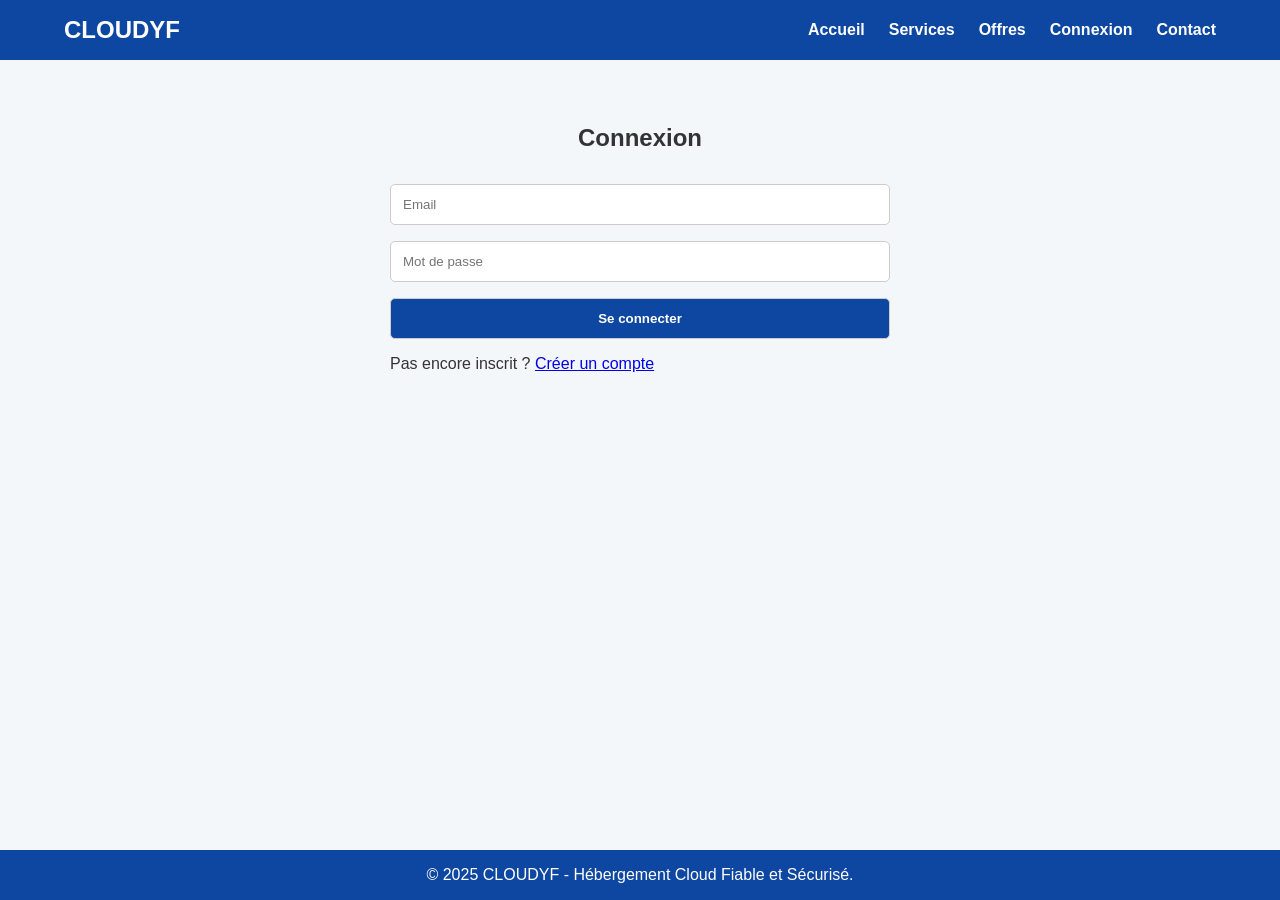
==== connexion.html @ dfaebd7f "Add sites" ====
<!DOCTYPE html>
<html lang="fr">
<head>
  <meta charset="UTF-8">
  <meta name="viewport" content="width=device-width, initial-scale=1.0">
  <title>Connexion - CLOUDYF</title>
  <link rel="stylesheet" href="styles.css">
</head>
<body>
  <header>
    <div class="container">
      <nav>
        <h1>CLOUDYF</h1>
        <ul>
          <li><a href="index.html">Accueil</a></li>
          <li><a href="index.html#services">Services</a></li>
          <li><a href="index.html#offres">Offres</a></li>
          <li><a href="connexion.html">Connexion</a></li>
          <li><a href="contact.html">Contact</a></li>
        </ul>
      </nav>
    </div>
  </header>

  <section id="connexion">
  <div class="container">
    <h2>Connexion</h2>
    <form class="form">
      <input type="email" placeholder="Email">
      <input type="password" placeholder="Mot de passe">
      <button type="submit">Se connecter</button>
      <p>Pas encore inscrit ? <a href="inscription.html">Créer un compte</a></p>
    </form>
  </div>
</section>

  <footer>
    <div class="container">
      <p>&copy; 2025 CLOUDYF - Hébergement Cloud Fiable et Sécurisé.</p>
    </div>
  </footer>
</body>
</html>
---- styles.css ----
:root {
  --bleu: #0d47a1;
  --clair: #f4f7fa;
  --accent: #2196f3;
  --gris: #ccc;
  --ombre: rgba(0, 0, 0, 0.1);
}
* {
  margin: 0;
  padding: 0;
  box-sizing: border-box;
  font-family: 'Segoe UI', sans-serif;
}
html, body {
  height: 100%;
}
body {
  background: var(--clair);
  color: #333;
  display: flex;
  flex-direction: column;
}
main {
  flex: 1;
}
header {
  background: var(--bleu);
  color: white;
  padding: 1rem 0;
}
.container {
  width: 90%;
  max-width: 1200px;
  margin: auto;
}
nav {
  display: flex;
  justify-content: space-between;
  align-items: center;
}
nav ul {
  list-style: none;
  display: flex;
  gap: 1.5rem;
}
nav a {
  color: white;
  text-decoration: none;
  font-weight: bold;
}
.hero {
  background: linear-gradient(135deg, var(--accent), var(--bleu));
  color: white;
  text-align: center;
  padding: 6rem 1rem;
}
.hero h1 {
  font-size: 2.5rem;
  margin-bottom: 1rem;
}
.hero p {
  font-size: 1.2rem;
  margin-bottom: 2rem;
}
.btn {
  background: white;
  color: var(--bleu);
  padding: 0.75rem 1.5rem;
  text-decoration: none;
  border-radius: 5px;
  font-weight: bold;
  display: inline-block;
}
section {
  padding: 4rem 1rem;
}
h2 {
  text-align: center;
  margin-bottom: 2rem;
}
.cards, .offers {
  display: flex;
  flex-wrap: wrap;
  gap: 2rem;
  justify-content: center;
}
.card, .offer {
  background: white;
  padding: 2rem;
  border-radius: 10px;
  box-shadow: 0 2px 8px var(--ombre);
  width: 280px;
  text-align: center;
}
.offer h3 {
  margin-bottom: 1rem;
  color: var(--accent);
}
.card h3 {
  color: var(--bleu);
  margin-bottom: 1rem;
}
.form {
  max-width: 500px;
  margin: auto;
  display: flex;
  flex-direction: column;
  gap: 1rem;
}
input, textarea, button {
  padding: 0.75rem;
  border: 1px solid var(--gris);
  border-radius: 5px;
}
button {
  background: var(--bleu);
  color: white;
  font-weight: bold;
  cursor: pointer;
}
footer {
  background: var(--bleu);
  color: white;
  text-align: center;
  padding: 1rem 0;
  margin-top: auto;
}
@media (max-width: 768px) {
  .cards, .offers {
    flex-direction: column;
    align-items: center;
  }
  nav ul {
    flex-direction: column;
    gap: 0.5rem;
  }
}
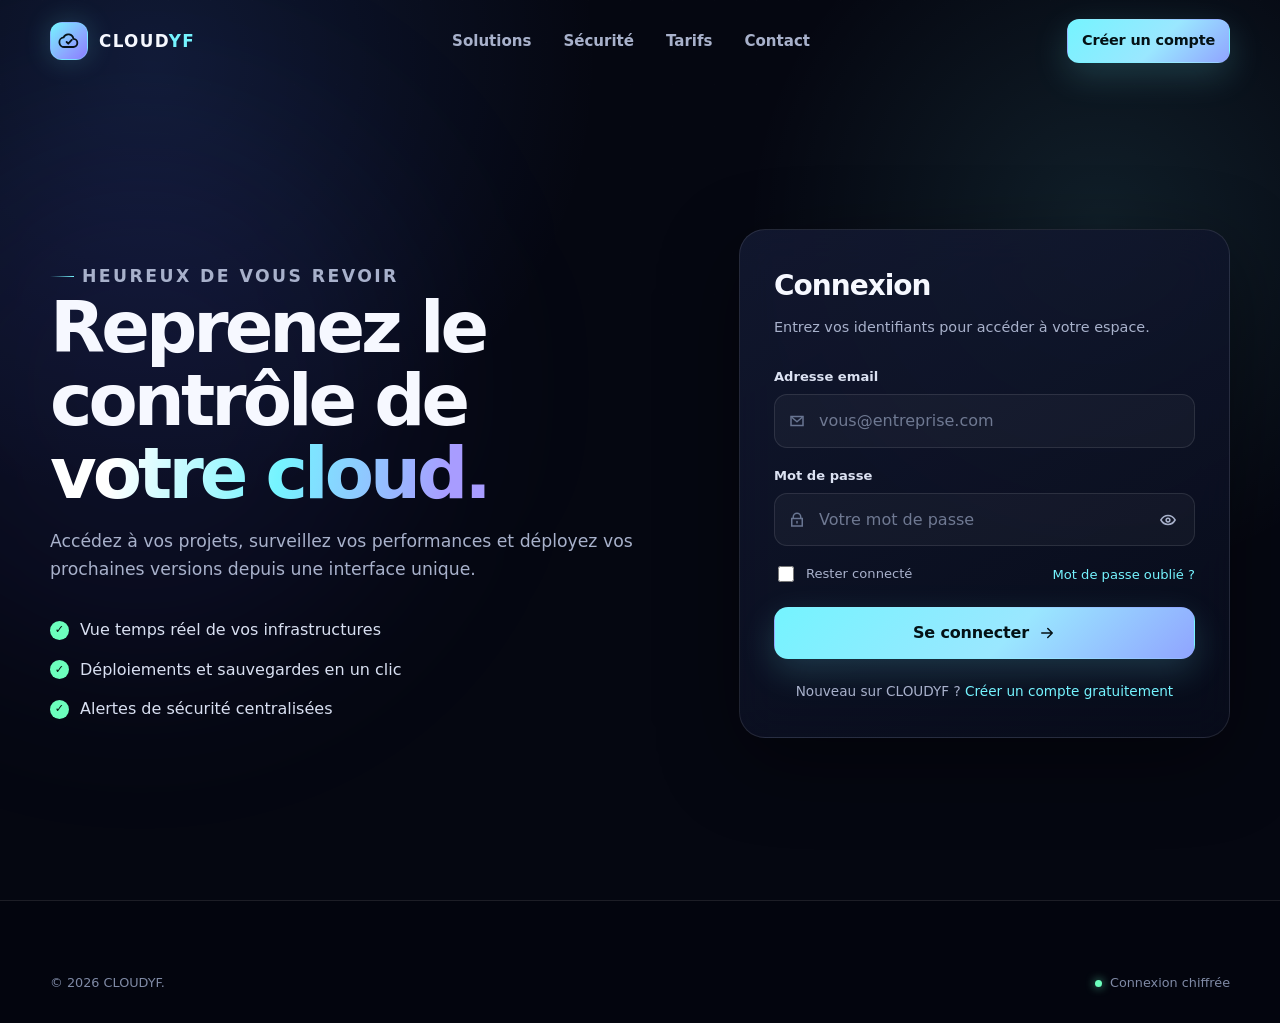
==== commit fd57c6aa: "Refonte site 01" ====
--- a/connexion.html
+++ b/connexion.html
@@ -3,41 +3,58 @@
 <head>
   <meta charset="UTF-8">
   <meta name="viewport" content="width=device-width, initial-scale=1.0">
-  <title>Connexion - CLOUDYF</title>
+  <meta name="description" content="Connectez-vous à votre espace CLOUDYF pour gérer vos infrastructures cloud.">
+  <meta name="theme-color" content="#050711">
+  <title>Connexion — CLOUDYF</title>
   <link rel="stylesheet" href="styles.css">
+  <script src="script.js" defer></script>
 </head>
-<body>
-  <header>
-    <div class="container">
-      <nav>
-        <h1>CLOUDYF</h1>
-        <ul>
-          <li><a href="index.html">Accueil</a></li>
-          <li><a href="index.html#services">Services</a></li>
-          <li><a href="index.html#offres">Offres</a></li>
-          <li><a href="connexion.html">Connexion</a></li>
-          <li><a href="contact.html">Contact</a></li>
-        </ul>
-      </nav>
+<body class="page-shell">
+  <a class="skip-link" href="#contenu">Aller au contenu</a>
+  <header class="site-header is-scrolled">
+    <div class="container navbar">
+      <a class="brand" href="index.html" aria-label="CLOUDYF, accueil"><span class="brand-mark" aria-hidden="true"><svg viewBox="0 0 24 24" fill="none"><path d="M7.4 18.5h9.2a4.4 4.4 0 0 0 .2-8.8A5.6 5.6 0 0 0 6.1 8.1a5.2 5.2 0 0 0 1.3 10.4Z" stroke="currentColor" stroke-width="2"/><path d="m9.4 13.1 1.8 1.8 3.8-4.1" stroke="currentColor" stroke-width="2" stroke-linecap="round" stroke-linejoin="round"/></svg></span><span class="brand-word">CLOUD<span>YF</span></span></a>
+      <button class="menu-toggle" type="button" aria-label="Ouvrir le menu" aria-expanded="false" aria-controls="navigation"><span></span></button>
+      <ul class="nav-links" id="navigation"><li><a href="index.html#services">Solutions</a></li><li><a href="index.html#securite">Sécurité</a></li><li><a href="index.html#offres">Tarifs</a></li><li><a href="contact.html">Contact</a></li></ul>
+      <div class="nav-actions"><a class="btn btn-primary btn-small" href="inscription.html">Créer un compte</a></div>
     </div>
   </header>
 
-  <section id="connexion">
-  <div class="container">
-    <h2>Connexion</h2>
-    <form class="form">
-      <input type="email" placeholder="Email">
-      <input type="password" placeholder="Mot de passe">
-      <button type="submit">Se connecter</button>
-      <p>Pas encore inscrit ? <a href="inscription.html">Créer un compte</a></p>
-    </form>
-  </div>
-</section>
+  <main id="contenu" class="auth-section">
+    <div class="container auth-grid">
+      <div class="auth-copy reveal">
+        <div class="auth-visual"></div>
+        <p class="eyebrow">Heureux de vous revoir</p>
+        <h1>Reprenez le contrôle de <span class="gradient-text">votre cloud.</span></h1>
+        <p>Accédez à vos projets, surveillez vos performances et déployez vos prochaines versions depuis une interface unique.</p>
+        <ul class="auth-points">
+          <li><span class="check-dot">✓</span>Vue temps réel de vos infrastructures</li>
+          <li><span class="check-dot">✓</span>Déploiements et sauvegardes en un clic</li>
+          <li><span class="check-dot">✓</span>Alertes de sécurité centralisées</li>
+        </ul>
+      </div>
 
-  <footer>
-    <div class="container">
-      <p>&copy; 2025 CLOUDYF - Hébergement Cloud Fiable et Sécurisé.</p>
+      <section class="form-card reveal" aria-labelledby="login-title">
+        <div class="form-card-header"><h2 id="login-title">Connexion</h2><p>Entrez vos identifiants pour accéder à votre espace.</p></div>
+        <form data-demo-form="login">
+          <div class="form-group">
+            <label for="email">Adresse email</label>
+            <div class="input-wrap"><svg viewBox="0 0 24 24" fill="none" aria-hidden="true"><path d="M4 6h16v12H4z" stroke="currentColor" stroke-width="2"/><path d="m5 7 7 6 7-6" stroke="currentColor" stroke-width="2" stroke-linejoin="round"/></svg><input id="email" name="email" type="email" placeholder="vous@entreprise.com" autocomplete="email" required></div>
+          </div>
+          <div class="form-group">
+            <label for="password">Mot de passe</label>
+            <div class="input-wrap"><svg viewBox="0 0 24 24" fill="none" aria-hidden="true"><path d="M7 10V8a5 5 0 0 1 10 0v2M5 10h14v10H5z" stroke="currentColor" stroke-width="2"/><path d="M12 14v2" stroke="currentColor" stroke-width="2" stroke-linecap="round"/></svg><input id="password" name="password" type="password" placeholder="Votre mot de passe" autocomplete="current-password" required><button class="password-toggle" type="button" aria-label="Afficher le mot de passe" aria-pressed="false"><svg viewBox="0 0 24 24" fill="none" aria-hidden="true"><path d="M2.5 12s3.5-6 9.5-6 9.5 6 9.5 6-3.5 6-9.5 6-9.5-6-9.5-6Z" stroke="currentColor" stroke-width="2"/><circle cx="12" cy="12" r="2.5" stroke="currentColor" stroke-width="2"/></svg></button></div>
+          </div>
+          <div class="form-meta"><label class="checkbox"><input type="checkbox" name="remember"><span>Rester connecté</span></label><a href="contact.html">Mot de passe oublié ?</a></div>
+          <button class="btn btn-primary" type="submit">Se connecter <svg viewBox="0 0 24 24" fill="none" aria-hidden="true"><path d="M5 12h14M13 6l6 6-6 6" stroke="currentColor" stroke-width="2" stroke-linecap="round" stroke-linejoin="round"/></svg></button>
+          <p class="form-status" role="status">Formulaire validé. La connexion nécessite maintenant un back-end.</p>
+        </form>
+        <p class="form-footer">Nouveau sur CLOUDYF ? <a href="inscription.html">Créer un compte gratuitement</a></p>
+      </section>
     </div>
-  </footer>
+  </main>
+
+  <footer class="site-footer"><div class="container footer-bottom" style="margin-top:0;padding-top:0;border-top:0"><span>© <span data-year></span> CLOUDYF.</span><span class="footer-status">Connexion chiffrée</span></div></footer>
+  <div class="toast" role="status" aria-live="polite"><span class="toast-icon">✓</span><div><strong data-toast-title></strong><p data-toast-message></p></div><button type="button" aria-label="Fermer">×</button></div>
 </body>
 </html>
--- a/styles.css
+++ b/styles.css
@@ -1,137 +1,1713 @@
 :root {
-  --bleu: #0d47a1;
-  --clair: #f4f7fa;
-  --accent: #2196f3;
-  --gris: #ccc;
-  --ombre: rgba(0, 0, 0, 0.1);
-}
+  --bg: #050711;
+  --bg-soft: #090d1d;
+  --surface: rgba(15, 20, 42, 0.72);
+  --surface-strong: #11162d;
+  --surface-light: rgba(255, 255, 255, 0.055);
+  --border: rgba(255, 255, 255, 0.1);
+  --border-strong: rgba(126, 249, 255, 0.28);
+  --text: #f6f8ff;
+  --muted: #a8b1cb;
+  --primary: #75f4ff;
+  --primary-strong: #33d8e8;
+  --secondary: #8b7cff;
+  --accent: #6cffbd;
+  --danger: #ff668f;
+  --warning: #ffd36c;
+  --shadow: 0 24px 80px rgba(0, 0, 0, 0.42);
+  --shadow-soft: 0 14px 45px rgba(0, 0, 0, 0.25);
+  --radius-sm: 12px;
+  --radius: 20px;
+  --radius-lg: 30px;
+  --container: 1180px;
+  --header-height: 82px;
+  --transition: 220ms ease;
+}
+
 * {
+  box-sizing: border-box;
+}
+
+html {
+  scroll-behavior: smooth;
+  scroll-padding-top: calc(var(--header-height) + 18px);
+}
+
+body {
+  margin: 0;
+  min-height: 100vh;
+  color: var(--text);
+  background:
+    radial-gradient(circle at 12% 6%, rgba(79, 132, 255, 0.15), transparent 30%),
+    radial-gradient(circle at 86% 22%, rgba(117, 244, 255, 0.1), transparent 26%),
+    var(--bg);
+  font-family: Inter, ui-sans-serif, system-ui, -apple-system, BlinkMacSystemFont, "Segoe UI", sans-serif;
+  line-height: 1.6;
+  overflow-x: hidden;
+}
+
+body::before {
+  content: "";
+  position: fixed;
+  inset: 0;
+  z-index: -3;
+  opacity: 0.35;
+  pointer-events: none;
+  background-image:
+    linear-gradient(rgba(255,255,255,0.018) 1px, transparent 1px),
+    linear-gradient(90deg, rgba(255,255,255,0.018) 1px, transparent 1px);
+  background-size: 42px 42px;
+  mask-image: linear-gradient(to bottom, black, transparent 80%);
+}
+
+::selection {
+  color: #041014;
+  background: var(--primary);
+}
+
+img, svg {
+  display: block;
+  max-width: 100%;
+}
+
+a {
+  color: inherit;
+  text-decoration: none;
+}
+
+button, input, textarea, select {
+  font: inherit;
+}
+
+button, a {
+  -webkit-tap-highlight-color: transparent;
+}
+
+button {
+  color: inherit;
+}
+
+:focus-visible {
+  outline: 3px solid rgba(117, 244, 255, 0.65);
+  outline-offset: 3px;
+}
+
+.container {
+  width: min(calc(100% - 40px), var(--container));
+  margin-inline: auto;
+}
+
+.skip-link {
+  position: fixed;
+  top: 12px;
+  left: 12px;
+  z-index: 999;
+  padding: 10px 14px;
+  border-radius: 10px;
+  color: #061015;
+  background: var(--primary);
+  transform: translateY(-160%);
+  transition: transform var(--transition);
+}
+
+.skip-link:focus {
+  transform: translateY(0);
+}
+
+.site-header {
+  position: fixed;
+  inset: 0 0 auto;
+  z-index: 100;
+  height: var(--header-height);
+  border-bottom: 1px solid transparent;
+  transition: background var(--transition), border-color var(--transition), box-shadow var(--transition);
+}
+
+.site-header.is-scrolled {
+  background: rgba(5, 7, 17, 0.82);
+  border-color: var(--border);
+  box-shadow: 0 12px 50px rgba(0, 0, 0, 0.25);
+  backdrop-filter: blur(18px);
+}
+
+.navbar {
+  height: var(--header-height);
+  display: flex;
+  align-items: center;
+  justify-content: space-between;
+  gap: 30px;
+}
+
+.brand {
+  position: relative;
+  z-index: 102;
+  display: inline-flex;
+  align-items: center;
+  gap: 11px;
+  font-size: 1.05rem;
+  font-weight: 850;
+  letter-spacing: 0.08em;
+}
+
+.brand-mark {
+  width: 38px;
+  aspect-ratio: 1;
+  display: grid;
+  place-items: center;
+  border: 1px solid rgba(117, 244, 255, 0.3);
+  border-radius: 12px;
+  color: #061219;
+  background: linear-gradient(135deg, var(--primary), #8ca6ff 62%, var(--secondary));
+  box-shadow: 0 0 28px rgba(117, 244, 255, 0.2);
+}
+
+.brand-mark svg {
+  width: 22px;
+}
+
+.brand-word span {
+  color: var(--primary);
+}
+
+.nav-links {
+  display: flex;
+  align-items: center;
+  gap: 4px;
   margin: 0;
   padding: 0;
-  box-sizing: border-box;
-  font-family: 'Segoe UI', sans-serif;
-}
-html, body {
+  list-style: none;
+}
+
+.nav-links a {
+  display: inline-flex;
+  align-items: center;
+  min-height: 44px;
+  padding: 10px 14px;
+  border-radius: 12px;
+  color: var(--muted);
+  font-size: 0.94rem;
+  font-weight: 650;
+  transition: color var(--transition), background var(--transition);
+}
+
+.nav-links a:hover,
+.nav-links a[aria-current="page"] {
+  color: var(--text);
+  background: rgba(255, 255, 255, 0.055);
+}
+
+.nav-actions {
+  display: flex;
+  align-items: center;
+  gap: 10px;
+}
+
+.menu-toggle {
+  position: relative;
+  z-index: 102;
+  width: 46px;
+  height: 46px;
+  display: none;
+  place-items: center;
+  border: 1px solid var(--border);
+  border-radius: 13px;
+  background: rgba(255,255,255,0.04);
+  cursor: pointer;
+}
+
+.menu-toggle span,
+.menu-toggle::before,
+.menu-toggle::after {
+  content: "";
+  position: absolute;
+  width: 20px;
+  height: 2px;
+  border-radius: 999px;
+  background: var(--text);
+  transition: transform var(--transition), opacity var(--transition);
+}
+
+.menu-toggle::before { transform: translateY(-6px); }
+.menu-toggle::after { transform: translateY(6px); }
+.menu-toggle.is-active span { opacity: 0; }
+.menu-toggle.is-active::before { transform: rotate(45deg); }
+.menu-toggle.is-active::after { transform: rotate(-45deg); }
+
+.btn {
+  display: inline-flex;
+  align-items: center;
+  justify-content: center;
+  gap: 9px;
+  min-height: 48px;
+  padding: 12px 19px;
+  border: 1px solid transparent;
+  border-radius: 14px;
+  font-weight: 780;
+  letter-spacing: -0.01em;
+  cursor: pointer;
+  transition: transform var(--transition), box-shadow var(--transition), border-color var(--transition), background var(--transition), color var(--transition);
+}
+
+.btn:hover {
+  transform: translateY(-2px);
+}
+
+.btn-primary {
+  color: #041115;
+  background: linear-gradient(135deg, var(--primary), #9ae7ff 56%, #90a4ff);
+  box-shadow: 0 12px 35px rgba(117, 244, 255, 0.18);
+}
+
+.btn-primary:hover {
+  box-shadow: 0 16px 42px rgba(117, 244, 255, 0.28);
+}
+
+.btn-secondary {
+  color: var(--text);
+  border-color: var(--border);
+  background: rgba(255, 255, 255, 0.045);
+}
+
+.btn-secondary:hover {
+  border-color: rgba(117, 244, 255, 0.35);
+  background: rgba(117, 244, 255, 0.07);
+}
+
+.btn-small {
+  min-height: 42px;
+  padding: 9px 14px;
+  border-radius: 12px;
+  font-size: 0.9rem;
+}
+
+.btn svg {
+  width: 18px;
+  height: 18px;
+}
+
+.text-link {
+  display: inline-flex;
+  align-items: center;
+  gap: 7px;
+  color: var(--primary);
+  font-weight: 750;
+}
+
+.text-link:hover {
+  text-decoration: underline;
+  text-underline-offset: 4px;
+}
+
+.eyebrow {
+  display: inline-flex;
+  align-items: center;
+  gap: 8px;
+  margin: 0 0 18px;
+  color: var(--primary);
+  font-size: 0.78rem;
+  font-weight: 850;
+  letter-spacing: 0.14em;
+  text-transform: uppercase;
+}
+
+.eyebrow::before {
+  content: "";
+  width: 24px;
+  height: 1px;
+  background: linear-gradient(90deg, transparent, var(--primary));
+}
+
+.section {
+  position: relative;
+  padding: 110px 0;
+}
+
+.section-soft {
+  border-block: 1px solid rgba(255,255,255,0.05);
+  background: rgba(255,255,255,0.018);
+}
+
+.section-heading {
+  max-width: 720px;
+  margin-bottom: 50px;
+}
+
+.section-heading.center {
+  margin-inline: auto;
+  text-align: center;
+}
+
+.section-heading.center .eyebrow::after {
+  content: "";
+  width: 24px;
+  height: 1px;
+  background: linear-gradient(90deg, var(--primary), transparent);
+}
+
+.section-heading h2,
+.page-intro h1,
+.auth-copy h1 {
+  margin: 0;
+  font-size: clamp(2.25rem, 5vw, 4.5rem);
+  line-height: 1.02;
+  letter-spacing: -0.055em;
+}
+
+.section-heading h2 {
+  font-size: clamp(2rem, 4vw, 3.35rem);
+}
+
+.section-heading p,
+.page-intro > p,
+.auth-copy > p {
+  margin: 18px 0 0;
+  color: var(--muted);
+  font-size: 1.08rem;
+}
+
+.gradient-text {
+  color: transparent;
+  background: linear-gradient(100deg, #ffffff 15%, var(--primary) 52%, #a89cff 90%);
+  -webkit-background-clip: text;
+  background-clip: text;
+}
+
+.hero {
+  position: relative;
+  min-height: 820px;
+  padding: calc(var(--header-height) + 95px) 0 100px;
+  display: grid;
+  align-items: center;
+  overflow: hidden;
+}
+
+.hero::before,
+.hero::after {
+  content: "";
+  position: absolute;
+  border-radius: 50%;
+  filter: blur(2px);
+  pointer-events: none;
+}
+
+.hero::before {
+  width: 580px;
+  height: 580px;
+  right: -260px;
+  top: 80px;
+  border: 1px solid rgba(117, 244, 255, 0.12);
+  box-shadow: inset 0 0 130px rgba(117, 244, 255, 0.06), 0 0 130px rgba(139, 124, 255, 0.05);
+}
+
+.hero::after {
+  width: 330px;
+  height: 330px;
+  left: -200px;
+  bottom: 0;
+  background: rgba(78, 96, 255, 0.08);
+  filter: blur(100px);
+}
+
+.hero-grid {
+  position: relative;
+  z-index: 2;
+  display: grid;
+  grid-template-columns: minmax(0, 1.02fr) minmax(430px, 0.98fr);
+  gap: 70px;
+  align-items: center;
+}
+
+.hero-copy h1 {
+  max-width: 760px;
+  margin: 0;
+  font-size: clamp(3.4rem, 7vw, 6.6rem);
+  line-height: 0.94;
+  letter-spacing: -0.07em;
+}
+
+.hero-copy > p {
+  max-width: 650px;
+  margin: 27px 0 0;
+  color: var(--muted);
+  font-size: clamp(1.05rem, 1.6vw, 1.25rem);
+}
+
+.hero-actions {
+  display: flex;
+  flex-wrap: wrap;
+  gap: 12px;
+  margin-top: 34px;
+}
+
+.hero-proof {
+  display: flex;
+  flex-wrap: wrap;
+  gap: 20px 28px;
+  margin: 34px 0 0;
+  padding: 0;
+  list-style: none;
+  color: #cbd3e9;
+  font-size: 0.9rem;
+  font-weight: 650;
+}
+
+.hero-proof li {
+  display: flex;
+  align-items: center;
+  gap: 8px;
+}
+
+.check-dot {
+  width: 19px;
+  height: 19px;
+  display: grid;
+  place-items: center;
+  flex: 0 0 19px;
+  border-radius: 50%;
+  color: #06130f;
+  background: var(--accent);
+  font-size: 0.7rem;
+  font-weight: 900;
+}
+
+.cloud-console {
+  position: relative;
+  min-height: 540px;
+}
+
+.console-glow {
+  position: absolute;
+  inset: 15% 8%;
+  border-radius: 50%;
+  background: linear-gradient(120deg, rgba(117, 244, 255, 0.2), rgba(139, 124, 255, 0.18));
+  filter: blur(80px);
+}
+
+.console-card {
+  position: absolute;
+  inset: 36px 0 40px 34px;
+  padding: 20px;
+  border: 1px solid rgba(255, 255, 255, 0.12);
+  border-radius: 28px;
+  background: linear-gradient(145deg, rgba(19, 27, 58, 0.9), rgba(8, 12, 29, 0.92));
+  box-shadow: var(--shadow), inset 0 1px 0 rgba(255,255,255,0.08);
+  backdrop-filter: blur(22px);
+  transform: perspective(1100px) rotateY(-5deg) rotateX(2deg);
+  transform-origin: center;
+}
+
+.console-top {
+  display: flex;
+  align-items: center;
+  justify-content: space-between;
+  padding: 5px 4px 18px;
+}
+
+.window-dots {
+  display: flex;
+  gap: 7px;
+}
+
+.window-dots i {
+  width: 8px;
+  height: 8px;
+  border-radius: 50%;
+  background: rgba(255,255,255,0.2);
+}
+
+.live-badge,
+.status-pill {
+  display: inline-flex;
+  align-items: center;
+  gap: 7px;
+  padding: 7px 10px;
+  border: 1px solid rgba(108, 255, 189, 0.18);
+  border-radius: 999px;
+  color: #adffd9;
+  background: rgba(108, 255, 189, 0.07);
+  font-size: 0.74rem;
+  font-weight: 800;
+}
+
+.live-badge::before,
+.status-pill::before {
+  content: "";
+  width: 7px;
+  height: 7px;
+  border-radius: 50%;
+  background: var(--accent);
+  box-shadow: 0 0 12px var(--accent);
+}
+
+.console-screen {
+  min-height: 405px;
+  padding: 24px;
+  border: 1px solid rgba(255,255,255,0.07);
+  border-radius: 20px;
+  background: rgba(3, 6, 17, 0.78);
+}
+
+.console-heading {
+  display: flex;
+  align-items: flex-start;
+  justify-content: space-between;
+  gap: 20px;
+}
+
+.console-heading small {
+  color: var(--muted);
+}
+
+.console-heading strong {
+  display: block;
+  margin-top: 3px;
+  font-size: 1.35rem;
+}
+
+.metric-row {
+  display: grid;
+  grid-template-columns: repeat(3, 1fr);
+  gap: 10px;
+  margin-top: 24px;
+}
+
+.metric {
+  padding: 14px;
+  border: 1px solid var(--border);
+  border-radius: 14px;
+  background: rgba(255,255,255,0.035);
+}
+
+.metric span {
+  display: block;
+  color: var(--muted);
+  font-size: 0.73rem;
+}
+
+.metric strong {
+  display: block;
+  margin-top: 4px;
+  font-size: 1.15rem;
+}
+
+.chart {
+  position: relative;
+  height: 128px;
+  margin-top: 25px;
+  overflow: hidden;
+  border-radius: 14px;
+  background:
+    linear-gradient(rgba(255,255,255,0.045) 1px, transparent 1px),
+    linear-gradient(90deg, rgba(255,255,255,0.045) 1px, transparent 1px);
+  background-size: 100% 32px, 42px 100%;
+}
+
+.chart svg {
+  position: absolute;
+  inset: 0;
+  width: 100%;
   height: 100%;
 }
-body {
-  background: var(--clair);
-  color: #333;
+
+.server-list {
+  display: grid;
+  gap: 10px;
+  margin-top: 20px;
+}
+
+.server-item {
+  display: grid;
+  grid-template-columns: auto 1fr auto;
+  gap: 10px;
+  align-items: center;
+  padding: 10px 12px;
+  border-radius: 12px;
+  background: rgba(255,255,255,0.035);
+}
+
+.server-icon {
+  width: 30px;
+  height: 30px;
+  display: grid;
+  place-items: center;
+  border-radius: 9px;
+  color: var(--primary);
+  background: rgba(117, 244, 255, 0.08);
+}
+
+.server-item strong {
+  display: block;
+  font-size: 0.82rem;
+}
+
+.server-item small {
+  display: block;
+  color: var(--muted);
+  font-size: 0.7rem;
+}
+
+.float-card {
+  position: absolute;
+  z-index: 3;
+  display: flex;
+  align-items: center;
+  gap: 12px;
+  padding: 14px 16px;
+  border: 1px solid var(--border);
+  border-radius: 16px;
+  background: rgba(10, 14, 31, 0.86);
+  box-shadow: var(--shadow-soft);
+  backdrop-filter: blur(18px);
+  animation: float 6s ease-in-out infinite;
+}
+
+.float-card strong,
+.float-card span {
+  display: block;
+}
+
+.float-card span {
+  color: var(--muted);
+  font-size: 0.76rem;
+}
+
+.float-card.one {
+  top: 0;
+  right: -28px;
+}
+
+.float-card.two {
+  bottom: 0;
+  left: -12px;
+  animation-delay: -2.5s;
+}
+
+.float-icon {
+  width: 42px;
+  height: 42px;
+  display: grid;
+  place-items: center;
+  border-radius: 12px;
+  color: var(--primary);
+  background: linear-gradient(135deg, rgba(117, 244, 255, 0.13), rgba(139, 124, 255, 0.14));
+}
+
+@keyframes float {
+  0%, 100% { transform: translateY(0); }
+  50% { transform: translateY(-12px); }
+}
+
+.trust-strip {
+  position: relative;
+  z-index: 4;
+  padding: 22px 0;
+  border-block: 1px solid var(--border);
+  background: rgba(255,255,255,0.018);
+}
+
+.trust-grid {
+  display: grid;
+  grid-template-columns: auto 1fr;
+  gap: 30px;
+  align-items: center;
+}
+
+.trust-grid > span {
+  color: var(--muted);
+  font-size: 0.82rem;
+  font-weight: 700;
+  white-space: nowrap;
+}
+
+.logo-row {
+  display: flex;
+  align-items: center;
+  justify-content: space-around;
+  gap: 24px;
+  color: #8993ad;
+  font-weight: 850;
+  letter-spacing: 0.04em;
+  opacity: 0.82;
+}
+
+.stats-grid {
+  display: grid;
+  grid-template-columns: repeat(4, 1fr);
+  gap: 14px;
+}
+
+.stat-card {
+  padding: 25px;
+  border: 1px solid var(--border);
+  border-radius: var(--radius);
+  background: var(--surface-light);
+}
+
+.stat-card strong {
+  display: block;
+  color: var(--text);
+  font-size: clamp(1.7rem, 3vw, 2.5rem);
+  letter-spacing: -0.04em;
+}
+
+.stat-card span {
+  color: var(--muted);
+  font-size: 0.9rem;
+}
+
+.cards-grid {
+  display: grid;
+  grid-template-columns: repeat(3, 1fr);
+  gap: 18px;
+}
+
+.feature-card {
+  position: relative;
+  min-height: 280px;
+  padding: 28px;
+  overflow: hidden;
+  border: 1px solid var(--border);
+  border-radius: var(--radius);
+  background: linear-gradient(145deg, rgba(255,255,255,0.055), rgba(255,255,255,0.02));
+  transition: transform var(--transition), border-color var(--transition), background var(--transition);
+}
+
+.feature-card::after {
+  content: "";
+  position: absolute;
+  width: 180px;
+  height: 180px;
+  right: -90px;
+  bottom: -90px;
+  border-radius: 50%;
+  background: rgba(117, 244, 255, 0.055);
+  filter: blur(5px);
+}
+
+.feature-card:hover {
+  transform: translateY(-6px);
+  border-color: var(--border-strong);
+  background: linear-gradient(145deg, rgba(117,244,255,0.07), rgba(139,124,255,0.045));
+}
+
+.feature-icon,
+.contact-icon {
+  width: 52px;
+  height: 52px;
+  display: grid;
+  place-items: center;
+  border: 1px solid rgba(117, 244, 255, 0.16);
+  border-radius: 15px;
+  color: var(--primary);
+  background: rgba(117, 244, 255, 0.075);
+}
+
+.feature-icon svg,
+.contact-icon svg {
+  width: 24px;
+  height: 24px;
+}
+
+.feature-card h3 {
+  margin: 24px 0 10px;
+  font-size: 1.24rem;
+}
+
+.feature-card p {
+  margin: 0;
+  color: var(--muted);
+}
+
+.feature-tag {
+  display: inline-block;
+  margin-top: 20px;
+  color: #c5fff2;
+  font-size: 0.78rem;
+  font-weight: 800;
+}
+
+.split-grid {
+  display: grid;
+  grid-template-columns: 0.95fr 1.05fr;
+  gap: 80px;
+  align-items: center;
+}
+
+.security-visual {
+  position: relative;
+  min-height: 510px;
+  display: grid;
+  place-items: center;
+}
+
+.security-orbit {
+  position: absolute;
+  border: 1px dashed rgba(117, 244, 255, 0.18);
+  border-radius: 50%;
+  animation: spin 24s linear infinite;
+}
+
+.security-orbit.o1 { width: 410px; height: 410px; }
+.security-orbit.o2 { width: 300px; height: 300px; animation-direction: reverse; animation-duration: 18s; }
+.security-orbit.o3 { width: 190px; height: 190px; animation-duration: 14s; }
+
+.security-orbit span {
+  position: absolute;
+  top: 50%;
+  left: -7px;
+  width: 14px;
+  height: 14px;
+  border-radius: 50%;
+  background: var(--primary);
+  box-shadow: 0 0 18px var(--primary);
+}
+
+.security-core {
+  position: relative;
+  z-index: 2;
+  width: 148px;
+  height: 148px;
+  display: grid;
+  place-items: center;
+  border: 1px solid rgba(117,244,255,0.34);
+  border-radius: 50%;
+  color: var(--primary);
+  background: radial-gradient(circle, rgba(117,244,255,0.16), rgba(139,124,255,0.08) 55%, rgba(5,7,17,0.85));
+  box-shadow: 0 0 70px rgba(117,244,255,0.17), inset 0 0 35px rgba(117,244,255,0.12);
+}
+
+.security-core svg { width: 58px; }
+
+@keyframes spin { to { transform: rotate(360deg); } }
+
+.benefit-list {
+  display: grid;
+  gap: 16px;
+  margin: 32px 0 0;
+  padding: 0;
+  list-style: none;
+}
+
+.benefit-list li {
+  display: grid;
+  grid-template-columns: auto 1fr;
+  gap: 13px;
+  align-items: flex-start;
+}
+
+.benefit-list strong {
+  display: block;
+  margin-bottom: 2px;
+}
+
+.benefit-list span {
+  color: var(--muted);
+  font-size: 0.92rem;
+}
+
+.pricing-toolbar {
+  display: flex;
+  align-items: center;
+  justify-content: center;
+  gap: 12px;
+  margin: -20px 0 44px;
+}
+
+.pricing-toolbar > span {
+  color: var(--muted);
+  font-size: 0.9rem;
+  font-weight: 700;
+}
+
+.save-badge {
+  padding: 4px 8px;
+  border-radius: 999px;
+  color: #bcffde !important;
+  background: rgba(108,255,189,0.09);
+  font-size: 0.73rem !important;
+}
+
+.switch {
+  position: relative;
+  width: 58px;
+  height: 30px;
+  padding: 3px;
+  border: 1px solid var(--border);
+  border-radius: 999px;
+  background: rgba(255,255,255,0.07);
+  cursor: pointer;
+}
+
+.switch::after {
+  content: "";
+  position: absolute;
+  top: 4px;
+  left: 4px;
+  width: 20px;
+  height: 20px;
+  border-radius: 50%;
+  background: var(--primary);
+  box-shadow: 0 0 18px rgba(117,244,255,0.35);
+  transition: transform var(--transition);
+}
+
+.switch[aria-checked="true"]::after {
+  transform: translateX(28px);
+}
+
+.pricing-grid {
+  display: grid;
+  grid-template-columns: repeat(3, 1fr);
+  gap: 18px;
+  align-items: stretch;
+}
+
+.price-card {
+  position: relative;
   display: flex;
   flex-direction: column;
-}
-main {
+  padding: 30px;
+  border: 1px solid var(--border);
+  border-radius: 24px;
+  background: rgba(255,255,255,0.035);
+  transition: transform var(--transition), border-color var(--transition);
+}
+
+.price-card:hover { transform: translateY(-5px); }
+
+.price-card.featured {
+  border-color: rgba(117,244,255,0.42);
+  background: linear-gradient(160deg, rgba(117,244,255,0.105), rgba(139,124,255,0.065) 54%, rgba(255,255,255,0.03));
+  box-shadow: 0 22px 65px rgba(0,0,0,0.3), inset 0 1px 0 rgba(255,255,255,0.1);
+}
+
+.popular-badge {
+  position: absolute;
+  top: 18px;
+  right: 18px;
+  padding: 6px 9px;
+  border-radius: 999px;
+  color: #041115;
+  background: var(--primary);
+  font-size: 0.7rem;
+  font-weight: 900;
+  text-transform: uppercase;
+  letter-spacing: 0.07em;
+}
+
+.price-card h3 {
+  margin: 0;
+  font-size: 1.35rem;
+}
+
+.price-card > p {
+  min-height: 48px;
+  margin: 9px 0 0;
+  color: var(--muted);
+  font-size: 0.9rem;
+}
+
+.price {
+  display: flex;
+  align-items: flex-end;
+  gap: 4px;
+  margin: 26px 0 20px;
+}
+
+.price strong {
+  font-size: 3rem;
+  line-height: 1;
+  letter-spacing: -0.06em;
+}
+
+.price span {
+  color: var(--muted);
+  font-size: 0.88rem;
+}
+
+.price-features {
+  display: grid;
+  gap: 12px;
+  margin: 5px 0 28px;
+  padding: 0;
+  list-style: none;
+}
+
+.price-features li {
+  display: flex;
+  align-items: flex-start;
+  gap: 10px;
+  color: #d9dff0;
+  font-size: 0.9rem;
+}
+
+.price-card .btn {
+  width: 100%;
+  margin-top: auto;
+}
+
+.testimonials-grid {
+  display: grid;
+  grid-template-columns: 1.15fr 0.85fr;
+  gap: 18px;
+}
+
+.quote-card {
+  padding: 34px;
+  border: 1px solid var(--border);
+  border-radius: 24px;
+  background: linear-gradient(145deg, rgba(255,255,255,0.055), rgba(255,255,255,0.02));
+}
+
+.quote-mark {
+  color: var(--primary);
+  font-size: 3.4rem;
+  line-height: 0.8;
+}
+
+.quote-card blockquote {
+  margin: 22px 0 30px;
+  font-size: clamp(1.2rem, 2.4vw, 1.75rem);
+  line-height: 1.45;
+  letter-spacing: -0.025em;
+}
+
+.person {
+  display: flex;
+  align-items: center;
+  gap: 12px;
+}
+
+.avatar {
+  width: 44px;
+  height: 44px;
+  display: grid;
+  place-items: center;
+  border-radius: 50%;
+  color: #071015;
+  background: linear-gradient(135deg, var(--primary), var(--secondary));
+  font-weight: 900;
+}
+
+.person strong,
+.person span { display: block; }
+.person span { color: var(--muted); font-size: 0.82rem; }
+
+.mini-quotes {
+  display: grid;
+  gap: 18px;
+}
+
+.mini-quote {
+  padding: 24px;
+  border: 1px solid var(--border);
+  border-radius: 20px;
+  background: rgba(255,255,255,0.03);
+}
+
+.mini-quote p {
+  margin: 0 0 18px;
+  color: #dce2f2;
+}
+
+.faq-list {
+  max-width: 850px;
+  margin: 0 auto;
+  border-top: 1px solid var(--border);
+}
+
+.faq-item {
+  border-bottom: 1px solid var(--border);
+}
+
+.faq-question {
+  width: 100%;
+  display: flex;
+  align-items: center;
+  justify-content: space-between;
+  gap: 20px;
+  padding: 24px 4px;
+  border: 0;
+  color: var(--text);
+  background: none;
+  text-align: left;
+  font-weight: 750;
+  cursor: pointer;
+}
+
+.faq-question span:last-child {
+  width: 30px;
+  height: 30px;
+  display: grid;
+  place-items: center;
+  flex: 0 0 30px;
+  border: 1px solid var(--border);
+  border-radius: 50%;
+  color: var(--primary);
+  transition: transform var(--transition);
+}
+
+.faq-question[aria-expanded="true"] span:last-child { transform: rotate(45deg); }
+
+.faq-answer {
+  display: grid;
+  grid-template-rows: 0fr;
+  transition: grid-template-rows 260ms ease;
+}
+
+.faq-answer > div { overflow: hidden; }
+.faq-answer p { margin: 0; padding: 0 50px 24px 4px; color: var(--muted); }
+.faq-item.is-open .faq-answer { grid-template-rows: 1fr; }
+
+.cta-panel {
+  position: relative;
+  overflow: hidden;
+  display: grid;
+  grid-template-columns: 1fr auto;
+  gap: 35px;
+  align-items: center;
+  padding: 52px;
+  border: 1px solid rgba(117,244,255,0.22);
+  border-radius: 30px;
+  background: linear-gradient(120deg, rgba(117,244,255,0.095), rgba(139,124,255,0.09), rgba(255,255,255,0.03));
+  box-shadow: var(--shadow-soft);
+}
+
+.cta-panel::after {
+  content: "";
+  position: absolute;
+  width: 300px;
+  height: 300px;
+  right: -120px;
+  top: -120px;
+  border-radius: 50%;
+  background: rgba(117,244,255,0.1);
+  filter: blur(50px);
+}
+
+.cta-panel > * { position: relative; z-index: 2; }
+.cta-panel h2 { margin: 0; font-size: clamp(2rem,4vw,3rem); letter-spacing: -0.045em; }
+.cta-panel p { max-width: 670px; margin: 12px 0 0; color: var(--muted); }
+.cta-actions { display: flex; gap: 10px; flex-wrap: wrap; }
+
+.site-footer {
+  padding: 72px 0 30px;
+  border-top: 1px solid var(--border);
+  background: rgba(3,5,13,0.55);
+}
+
+.footer-grid {
+  display: grid;
+  grid-template-columns: 1.4fr repeat(3, 0.7fr);
+  gap: 45px;
+}
+
+.footer-about p {
+  max-width: 370px;
+  margin: 18px 0 0;
+  color: var(--muted);
+  font-size: 0.9rem;
+}
+
+.footer-column h3 {
+  margin: 0 0 16px;
+  font-size: 0.88rem;
+}
+
+.footer-column a {
+  display: block;
+  width: fit-content;
+  margin: 9px 0;
+  color: var(--muted);
+  font-size: 0.87rem;
+}
+
+.footer-column a:hover { color: var(--primary); }
+
+.footer-bottom {
+  display: flex;
+  align-items: center;
+  justify-content: space-between;
+  gap: 20px;
+  margin-top: 54px;
+  padding-top: 24px;
+  border-top: 1px solid var(--border);
+  color: #7f8aa5;
+  font-size: 0.8rem;
+}
+
+.footer-status {
+  display: inline-flex;
+  align-items: center;
+  gap: 8px;
+}
+
+.footer-status::before {
+  content: "";
+  width: 7px;
+  height: 7px;
+  border-radius: 50%;
+  background: var(--accent);
+  box-shadow: 0 0 10px rgba(108,255,189,0.8);
+}
+
+/* Inner pages */
+.page-shell {
+  min-height: 100vh;
+  display: flex;
+  flex-direction: column;
+}
+
+.page-shell main { flex: 1; }
+
+.page-hero {
+  padding: calc(var(--header-height) + 80px) 0 80px;
+}
+
+.page-intro {
+  max-width: 760px;
+}
+
+.breadcrumb {
+  display: flex;
+  align-items: center;
+  gap: 9px;
+  margin-bottom: 24px;
+  color: var(--muted);
+  font-size: 0.84rem;
+}
+
+.breadcrumb a:hover { color: var(--primary); }
+
+.auth-section {
+  min-height: 100vh;
+  display: grid;
+  align-items: center;
+  padding: calc(var(--header-height) + 55px) 0 70px;
+}
+
+.auth-grid {
+  display: grid;
+  grid-template-columns: 0.93fr 0.75fr;
+  gap: 80px;
+  align-items: center;
+}
+
+.auth-copy {
+  position: relative;
+}
+
+.auth-copy h1 { font-size: clamp(2.8rem, 5.6vw, 5.1rem); }
+
+.auth-points {
+  display: grid;
+  gap: 14px;
+  margin: 34px 0 0;
+  padding: 0;
+  list-style: none;
+}
+
+.auth-points li {
+  display: flex;
+  align-items: center;
+  gap: 11px;
+  color: #d9e0f2;
+}
+
+.auth-visual {
+  position: absolute;
+  top: -130px;
+  left: -180px;
+  width: 540px;
+  height: 540px;
+  z-index: -1;
+  border-radius: 50%;
+  background: rgba(88, 103, 255, 0.09);
+  filter: blur(100px);
+}
+
+.form-card {
+  padding: 34px;
+  border: 1px solid var(--border);
+  border-radius: 26px;
+  background: linear-gradient(150deg, rgba(20, 26, 52, 0.83), rgba(8, 12, 27, 0.86));
+  box-shadow: var(--shadow);
+  backdrop-filter: blur(20px);
+}
+
+.form-card-header {
+  margin-bottom: 27px;
+}
+
+.form-card-header h2 {
+  margin: 0;
+  font-size: 1.75rem;
+  letter-spacing: -0.035em;
+}
+
+.form-card-header p {
+  margin: 7px 0 0;
+  color: var(--muted);
+  font-size: 0.9rem;
+}
+
+.form-group {
+  margin-bottom: 17px;
+}
+
+.form-group label {
+  display: block;
+  margin-bottom: 7px;
+  color: #dce2f2;
+  font-size: 0.82rem;
+  font-weight: 750;
+}
+
+.input-wrap {
+  position: relative;
+}
+
+.input-wrap > svg {
+  position: absolute;
+  top: 50%;
+  left: 14px;
+  width: 18px;
+  height: 18px;
+  color: #697692;
+  transform: translateY(-50%);
+  pointer-events: none;
+}
+
+.input-wrap input,
+.input-wrap textarea,
+.input-wrap select {
+  width: 100%;
+  min-height: 52px;
+  padding: 13px 44px;
+  border: 1px solid var(--border);
+  border-radius: 13px;
+  color: var(--text);
+  background: rgba(255,255,255,0.035);
+  outline: none;
+  transition: border-color var(--transition), box-shadow var(--transition), background var(--transition);
+}
+
+.input-wrap textarea {
+  min-height: 150px;
+  padding-top: 15px;
+  resize: vertical;
+}
+
+.input-wrap select {
+  appearance: none;
+}
+
+.input-wrap input::placeholder,
+.input-wrap textarea::placeholder { color: #6f7992; }
+
+.input-wrap input:focus,
+.input-wrap textarea:focus,
+.input-wrap select:focus {
+  border-color: rgba(117,244,255,0.52);
+  background: rgba(117,244,255,0.035);
+  box-shadow: 0 0 0 4px rgba(117,244,255,0.07);
+}
+
+.input-wrap input:user-invalid,
+.input-wrap textarea:user-invalid {
+  border-color: rgba(255,102,143,0.55);
+}
+
+.password-toggle {
+  position: absolute;
+  top: 50%;
+  right: 8px;
+  width: 38px;
+  height: 38px;
+  display: grid;
+  place-items: center;
+  border: 0;
+  border-radius: 10px;
+  color: var(--muted);
+  background: transparent;
+  transform: translateY(-50%);
+  cursor: pointer;
+}
+
+.password-toggle:hover { color: var(--primary); background: rgba(255,255,255,0.05); }
+.password-toggle svg { width: 18px; }
+
+.form-row {
+  display: grid;
+  grid-template-columns: 1fr 1fr;
+  gap: 14px;
+}
+
+.form-meta {
+  display: flex;
+  justify-content: space-between;
+  align-items: center;
+  gap: 14px;
+  margin: 2px 0 22px;
+  color: var(--muted);
+  font-size: 0.82rem;
+}
+
+.checkbox {
+  display: inline-flex;
+  align-items: flex-start;
+  gap: 9px;
+  cursor: pointer;
+}
+
+.checkbox input {
+  width: 16px;
+  height: 16px;
+  margin-top: 3px;
+  accent-color: var(--primary-strong);
+}
+
+.form-card .btn[type="submit"] { width: 100%; }
+
+.form-divider {
+  display: flex;
+  align-items: center;
+  gap: 12px;
+  margin: 23px 0;
+  color: #75809a;
+  font-size: 0.75rem;
+}
+
+.form-divider::before,
+.form-divider::after {
+  content: "";
+  height: 1px;
   flex: 1;
-}
-header {
-  background: var(--bleu);
-  color: white;
-  padding: 1rem 0;
-}
-.container {
-  width: 90%;
-  max-width: 1200px;
-  margin: auto;
-}
-nav {
-  display: flex;
-  justify-content: space-between;
-  align-items: center;
-}
-nav ul {
-  list-style: none;
-  display: flex;
-  gap: 1.5rem;
-}
-nav a {
-  color: white;
-  text-decoration: none;
-  font-weight: bold;
-}
-.hero {
-  background: linear-gradient(135deg, var(--accent), var(--bleu));
-  color: white;
+  background: var(--border);
+}
+
+.form-footer {
+  margin: 22px 0 0;
+  color: var(--muted);
   text-align: center;
-  padding: 6rem 1rem;
-}
-.hero h1 {
-  font-size: 2.5rem;
-  margin-bottom: 1rem;
-}
-.hero p {
-  font-size: 1.2rem;
-  margin-bottom: 2rem;
-}
-.btn {
-  background: white;
-  color: var(--bleu);
-  padding: 0.75rem 1.5rem;
-  text-decoration: none;
-  border-radius: 5px;
-  font-weight: bold;
-  display: inline-block;
-}
-section {
-  padding: 4rem 1rem;
-}
-h2 {
-  text-align: center;
-  margin-bottom: 2rem;
-}
-.cards, .offers {
-  display: flex;
-  flex-wrap: wrap;
-  gap: 2rem;
-  justify-content: center;
-}
-.card, .offer {
-  background: white;
-  padding: 2rem;
-  border-radius: 10px;
-  box-shadow: 0 2px 8px var(--ombre);
-  width: 280px;
-  text-align: center;
-}
-.offer h3 {
-  margin-bottom: 1rem;
-  color: var(--accent);
-}
-.card h3 {
-  color: var(--bleu);
-  margin-bottom: 1rem;
-}
-.form {
-  max-width: 500px;
-  margin: auto;
-  display: flex;
-  flex-direction: column;
-  gap: 1rem;
-}
-input, textarea, button {
-  padding: 0.75rem;
-  border: 1px solid var(--gris);
-  border-radius: 5px;
-}
-button {
-  background: var(--bleu);
-  color: white;
-  font-weight: bold;
-  cursor: pointer;
-}
-footer {
-  background: var(--bleu);
-  color: white;
-  text-align: center;
-  padding: 1rem 0;
-  margin-top: auto;
-}
-@media (max-width: 768px) {
-  .cards, .offers {
+  font-size: 0.85rem;
+}
+
+.form-footer a,
+.form-meta a,
+.checkbox a { color: var(--primary); }
+.form-footer a:hover,
+.form-meta a:hover,
+.checkbox a:hover { text-decoration: underline; text-underline-offset: 3px; }
+
+.password-strength {
+  display: flex;
+  gap: 5px;
+  margin-top: 8px;
+}
+
+.password-strength span {
+  height: 3px;
+  flex: 1;
+  border-radius: 99px;
+  background: rgba(255,255,255,0.1);
+}
+
+.password-hint {
+  margin: 6px 0 0;
+  color: #7f8aa3;
+  font-size: 0.72rem;
+}
+
+.contact-layout {
+  display: grid;
+  grid-template-columns: 0.78fr 1.1fr;
+  gap: 55px;
+  align-items: start;
+}
+
+.contact-info {
+  display: grid;
+  gap: 14px;
+}
+
+.contact-card {
+  display: grid;
+  grid-template-columns: auto 1fr;
+  gap: 15px;
+  padding: 20px;
+  border: 1px solid var(--border);
+  border-radius: 18px;
+  background: rgba(255,255,255,0.03);
+}
+
+.contact-card h3 { margin: 2px 0 4px; font-size: 1rem; }
+.contact-card p, .contact-card a { margin: 0; color: var(--muted); font-size: 0.86rem; }
+.contact-card a:hover { color: var(--primary); }
+
+.contact-note {
+  margin-top: 22px;
+  padding: 20px;
+  border: 1px solid rgba(108,255,189,0.14);
+  border-radius: 18px;
+  color: #b7d4c9;
+  background: rgba(108,255,189,0.045);
+  font-size: 0.86rem;
+}
+
+.form-status {
+  display: none;
+  margin: 16px 0 0;
+  padding: 12px 14px;
+  border-radius: 12px;
+  color: #bfffe0;
+  background: rgba(108,255,189,0.08);
+  font-size: 0.85rem;
+}
+
+.form-status.is-visible { display: block; }
+
+.toast {
+  position: fixed;
+  right: 20px;
+  bottom: 20px;
+  z-index: 1000;
+  max-width: min(390px, calc(100% - 40px));
+  display: grid;
+  grid-template-columns: auto 1fr auto;
+  gap: 12px;
+  align-items: start;
+  padding: 16px;
+  border: 1px solid rgba(108,255,189,0.2);
+  border-radius: 15px;
+  color: #dfffee;
+  background: rgba(8,18,20,0.94);
+  box-shadow: var(--shadow-soft);
+  backdrop-filter: blur(18px);
+  transform: translateY(140%);
+  opacity: 0;
+  transition: transform 280ms ease, opacity 280ms ease;
+}
+
+.toast.is-visible { transform: translateY(0); opacity: 1; }
+.toast-icon { color: var(--accent); }
+.toast strong { display: block; font-size: 0.88rem; }
+.toast p { margin: 2px 0 0; color: #9db8ad; font-size: 0.78rem; }
+.toast button { border: 0; color: #92a69e; background: none; cursor: pointer; }
+
+.reveal {
+  opacity: 0;
+  transform: translateY(24px);
+  transition: opacity 600ms ease, transform 600ms ease;
+}
+
+.reveal.is-visible {
+  opacity: 1;
+  transform: translateY(0);
+}
+
+@media (max-width: 1050px) {
+  .nav-links {
+    position: fixed;
+    inset: 0 0 auto;
+    min-height: 100vh;
+    display: flex;
     flex-direction: column;
-    align-items: center;
+    align-items: stretch;
+    justify-content: center;
+    gap: 8px;
+    padding: 100px 28px 40px;
+    background: rgba(5,7,17,0.97);
+    backdrop-filter: blur(22px);
+    visibility: hidden;
+    opacity: 0;
+    pointer-events: none;
+    transition: opacity 220ms ease, visibility 220ms ease;
   }
-  nav ul {
-    flex-direction: column;
-    gap: 0.5rem;
+
+  .nav-links.is-open {
+    visibility: visible;
+    opacity: 1;
+    pointer-events: auto;
   }
-}
+  .nav-links a { justify-content: center; font-size: 1.2rem; }
+  .menu-toggle { display: grid; }
+  .nav-actions .btn-secondary { display: none; }
+
+  .hero-grid,
+  .auth-grid,
+  .split-grid,
+  .contact-layout {
+    grid-template-columns: 1fr;
+  }
+
+  .hero-grid { gap: 55px; }
+  .hero-copy { text-align: center; }
+  .hero-copy > p { margin-inline: auto; }
+  .hero-actions, .hero-proof { justify-content: center; }
+  .cloud-console { width: min(640px, 100%); margin-inline: auto; }
+  .split-grid { gap: 35px; }
+  .security-visual { order: 2; }
+  .auth-grid { max-width: 720px; margin-inline: auto; gap: 45px; }
+  .auth-copy { text-align: center; }
+  .auth-points { width: fit-content; margin-inline: auto; text-align: left; }
+  .contact-layout { gap: 30px; }
+}
+
+@media (max-width: 850px) {
+  .section { padding: 85px 0; }
+  .stats-grid { grid-template-columns: 1fr 1fr; }
+  .cards-grid, .pricing-grid { grid-template-columns: 1fr; }
+  .price-card.featured { order: -1; }
+  .testimonials-grid { grid-template-columns: 1fr; }
+  .cta-panel { grid-template-columns: 1fr; padding: 38px; }
+  .footer-grid { grid-template-columns: 1fr 1fr; }
+  .trust-grid { grid-template-columns: 1fr; text-align: center; gap: 18px; }
+  .logo-row { flex-wrap: wrap; }
+}
+
+@media (max-width: 640px) {
+  :root { --header-height: 70px; }
+  .container { width: min(calc(100% - 28px), var(--container)); }
+  .nav-actions .btn-primary { display: none; }
+  .brand-mark { width: 34px; }
+  .hero { min-height: auto; padding-top: calc(var(--header-height) + 65px); }
+  .hero-copy h1 { font-size: clamp(3rem, 16vw, 4.3rem); }
+  .hero-copy > p { font-size: 1rem; }
+  .hero-actions { flex-direction: column; }
+  .hero-actions .btn { width: 100%; }
+  .hero-proof { flex-direction: column; align-items: center; gap: 10px; }
+  .cloud-console { min-height: 465px; }
+  .console-card { inset: 25px 0 45px; padding: 12px; transform: none; }
+  .console-screen { min-height: 370px; padding: 16px; }
+  .metric-row { grid-template-columns: 1fr; }
+  .metric:nth-child(n+2) { display: none; }
+  .float-card.one { right: -5px; }
+  .float-card.two { left: -3px; }
+  .stats-grid { grid-template-columns: 1fr; }
+  .stat-card { text-align: center; }
+  .security-visual { min-height: 390px; transform: scale(0.83); }
+  .pricing-toolbar { flex-wrap: wrap; }
+  .cta-panel { padding: 30px 24px; }
+  .cta-actions { flex-direction: column; }
+  .cta-actions .btn { width: 100%; }
+  .footer-grid { grid-template-columns: 1fr; gap: 28px; }
+  .footer-bottom { flex-direction: column; align-items: flex-start; }
+  .form-card { padding: 24px 18px; border-radius: 21px; }
+  .form-row { grid-template-columns: 1fr; gap: 0; }
+  .form-meta { align-items: flex-start; flex-direction: column; }
+  .auth-section { padding-top: calc(var(--header-height) + 40px); }
+  .auth-copy h1 { font-size: clamp(2.7rem, 13vw, 4rem); }
+  .page-hero { padding-top: calc(var(--header-height) + 55px); }
+}
+
+@media (prefers-reduced-motion: reduce) {
+  *, *::before, *::after {
+    scroll-behavior: auto !important;
+    animation-duration: 0.01ms !important;
+    animation-iteration-count: 1 !important;
+    transition-duration: 0.01ms !important;
+  }
+
+  .reveal { opacity: 1; transform: none; }
+}
